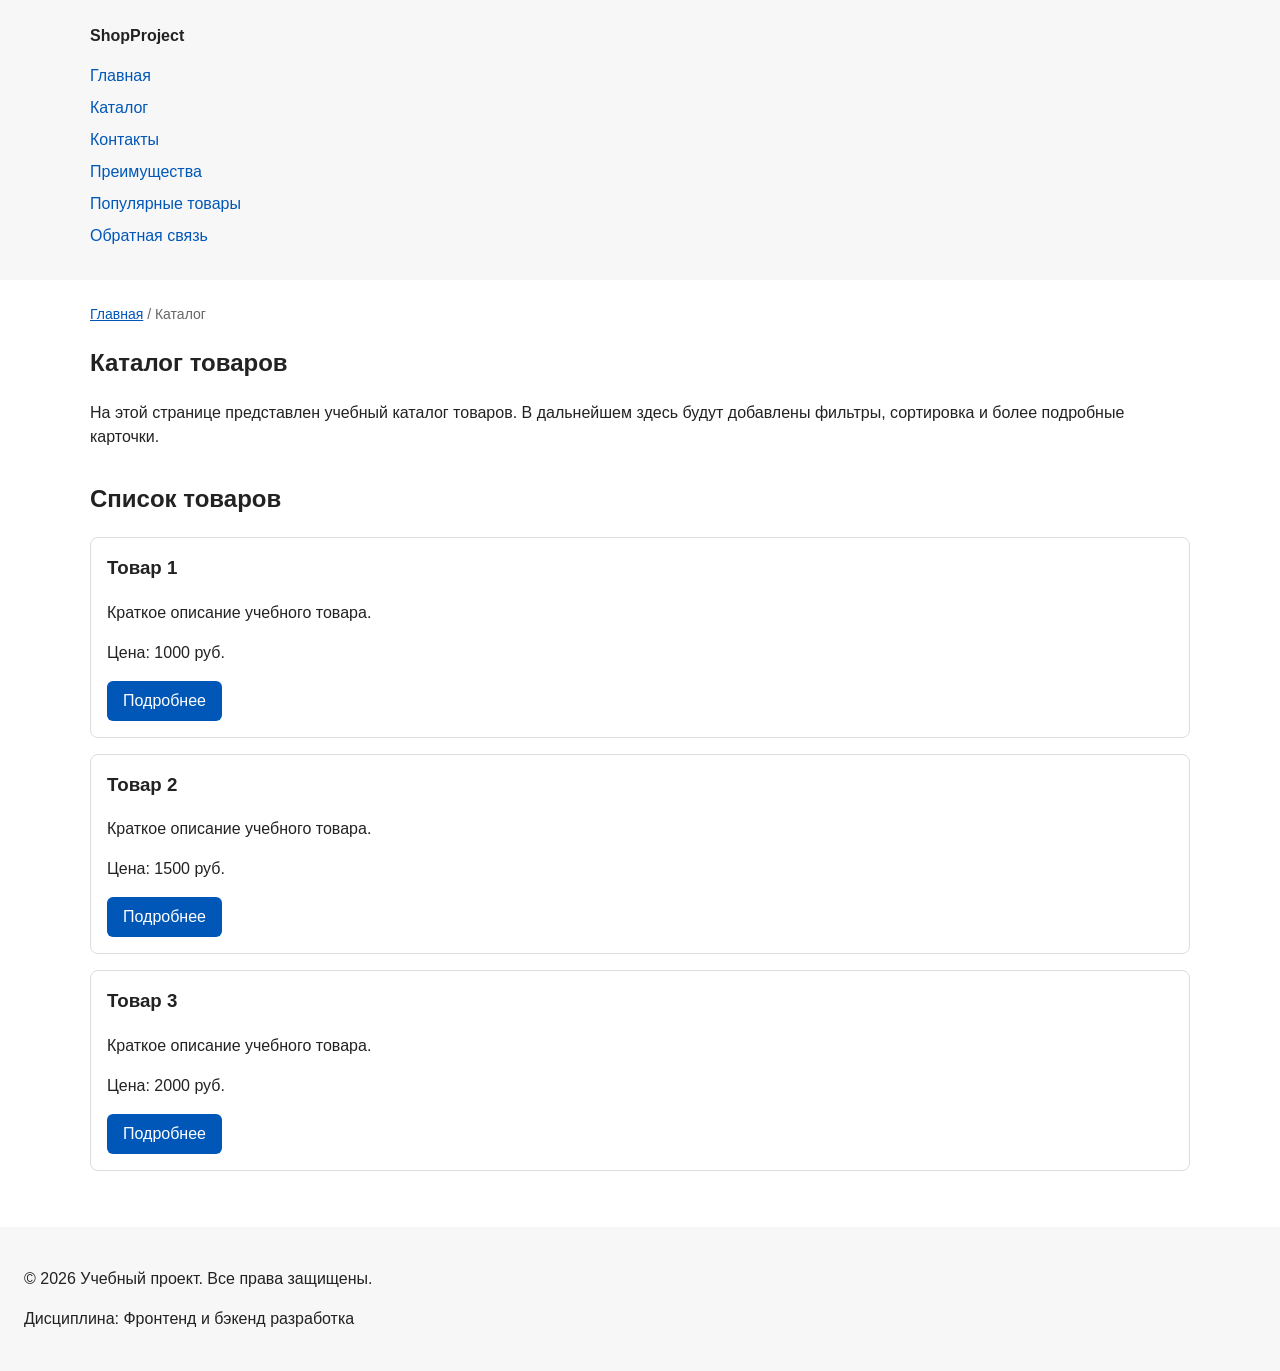
==== catalog.html @ 9b0dd6eb "feat: add multi-page structure navigation and anchors" ====
<!DOCTYPE html>
<html lang="ru">
<head>
  <meta charset="UTF-8">
  <meta name="viewport" content="width=device-width, initial-scale=1.0">
  <meta name="description" content="Каталог товаров учебного интернет-магазина.">
  <title>Каталог товаров — Учебный интернет-магазин</title>
  <meta property="og:type" content="website">
  <meta property="og:title" content="Каталог товаров — Учебный интернет-магазин">
  <meta property="og:description" content="Каталог товаров учебного интернет-магазина.">
  <meta property="og:image" content="https://killmenull.github.io/kr1-html-css-shop/images/preview.jpg">
  <link rel="stylesheet" href="css/style.css">
</head>
<body>
  <header>
    <div class="site-header">
      <a class="site-logo" href="index.html">ShopProject</a>

      <nav class="site-nav" aria-label="Основная навигация">
        <ul class="site-nav__list">
          <li><a href="index.html">Главная</a></li>
          <li><a href="catalog.html">Каталог</a></li>
          <li><a href="contacts.html">Контакты</a></li>
          <li><a href="index.html#advantages">Преимущества</a></li>
          <li><a href="index.html#popular">Популярные товары</a></li>
          <li><a href="index.html#contacts">Обратная связь</a></li>
        </ul>
      </nav>
    </div>
  </header>

  <main>
    <nav class="breadcrumbs" aria-label="Хлебные крошки">
      <a href="index.html">Главная</a>
      <span>Каталог</span>
    </nav>

    <section class="section">
      <h1>Каталог товаров</h1>
      <p>
        На этой странице представлен учебный каталог товаров.
        В дальнейшем здесь будут добавлены фильтры, сортировка и более
        подробные карточки.
      </p>
    </section>

    <section class="section">
      <h2>Список товаров</h2>

      <article class="product-card">
        <h3>Товар 1</h3>
        <p>Краткое описание учебного товара.</p>
        <p>Цена: 1000 руб.</p>
        <a class="button" href="index.html#popular">Подробнее</a>
      </article>

      <article class="product-card">
        <h3>Товар 2</h3>
        <p>Краткое описание учебного товара.</p>
        <p>Цена: 1500 руб.</p>
        <a class="button" href="index.html#popular">Подробнее</a>
      </article>

      <article class="product-card">
        <h3>Товар 3</h3>
        <p>Краткое описание учебного товара.</p>
        <p>Цена: 2000 руб.</p>
        <a class="button" href="index.html#popular">Подробнее</a>
      </article>
    </section>
  </main>

  <footer>
    <p>&copy; 2026 Учебный проект. Все права защищены.</p>
    <p>Дисциплина: Фронтенд и бэкенд разработка</p>
  </footer>
</body>
</html>
---- css/style.css ----
/* ===============================
   1. Переменные проекта
   =============================== */

/*
  Все значения, которые повторяются в проекте, хранятся в одном месте.
  Чтобы изменить оформление, достаточно поменять переменную здесь.
*/
:root {
  /* Основные цвета проекта */
  --color-bg: #ffffff;
  --color-text: #222222;
  --color-muted: #666666;
  --color-primary: #0057b8;
  --color-primary-dark: #003f86;
  --color-border: #dddddd;
  --color-surface: #f7f7f7;
  --color-surface-accent: #eef5ff;
  --color-danger: #b00020;
  --color-success: #168a2f;
  --color-success-bg: #eefaf0;
  --color-white: #ffffff;

  /* Отступы */
  --space-xs: 4px;
  --space-sm: 8px;
  --space-md: 16px;
  --space-lg: 24px;
  --space-xl: 32px;

  /* Скругления */
  --radius-sm: 6px;
  --radius-md: 8px;
  --radius-lg: 12px;

  /* Размеры */
  --container-width: 1100px;
}

/* ===============================
   2. Базовые стили
   =============================== */

/*
  Универсальное правило для всех элементов.
  border-box делает расчёт размеров более понятным:
  width включает content, padding и border.
*/
* {
  box-sizing: border-box;
}

/*
  Плавная прокрутка при переходе по якорным ссылкам.
  Если браузер не поддерживает свойство, ссылка сработает без анимации.
*/
html {
  scroll-behavior: smooth;
}

/*
  Убираем стандартный внешний отступ браузера у body.
  Цвет текста и фона берутся из переменных.
*/
body {
  margin: 0;
  font-family: Arial, sans-serif;
  line-height: 1.5;
  color: var(--color-text);
  background-color: var(--color-bg);
}

/*
  Внутренние отступы основных областей страницы.
  Значение берётся из единой шкалы отступов.
*/
header,
main,
footer {
  padding: var(--space-lg);
}

/*
  Шапка и подвал используют нейтральный фон.
*/
header {
  background-color: var(--color-surface);
}

footer {
  background-color: var(--color-surface);
}

/* ===============================
   3. Общие элементы интерфейса
   =============================== */

/*
  Базовый цвет ссылок и его изменение при наведении.
*/
a {
  color: var(--color-primary);
}

a:hover {
  color: var(--color-primary-dark);
}

/*
  Видимая рамка фокуса при навигации с клавиатуры.
*/
a:focus-visible {
  outline: 2px solid var(--color-primary);
  outline-offset: 3px;
}

/*
  Подсветка элемента, к которому выполнен переход по якорю,
  например раздела id="popular" после ссылки #popular.
*/
:target {
  outline: 2px dashed var(--color-primary);
  outline-offset: 4px;
}

/*
  Кнопка. Класс используется и для ссылок, и для элементов button.
*/
.button {
  display: inline-block;
  padding: var(--space-sm) var(--space-md);
  color: var(--color-white);
  background-color: var(--color-primary);
  text-decoration: none;
  border: none;
  border-radius: var(--radius-sm);
  font: inherit;
  cursor: pointer;
}

/*
  Цвет текста указан явно, иначе у ссылки-кнопки
  сработает a:hover и текст станет тёмно-синим на тёмно-синем фоне.
*/
.button:hover {
  color: var(--color-white);
  background-color: var(--color-primary-dark);
}

.button:focus-visible {
  outline: 2px solid var(--color-primary);
  outline-offset: 3px;
}

/*
  Недоступная кнопка приглушается, курсор показывает запрет.
*/
.button:disabled {
  opacity: 0.6;
  cursor: not-allowed;
}

/* ===============================
   4. Компоненты страницы
   =============================== */

/*
  Ограничиваем ширину содержимого шапки,
  чтобы оно не растягивалось слишком сильно на широких экранах.
*/
.site-header {
  max-width: var(--container-width);
  margin: 0 auto;
}

/*
  Текстовый логотип.
*/
.site-logo {
  font-weight: bold;
  text-decoration: none;
  color: var(--color-text);
}

/*
  Убираем стандартные отступы и маркеры списка навигации.
*/
.site-nav__list {
  padding: 0;
  margin: var(--space-md) 0 0;
  list-style: none;
}

.site-nav__list li {
  margin-bottom: var(--space-sm);
}

/*
  Цвет ссылок меню задаётся общим правилом для a,
  здесь убираем только подчёркивание.
*/
.site-nav__list a {
  text-decoration: none;
}

.site-nav__list a:hover {
  text-decoration: underline;
}

/*
  Хлебные крошки на внутренних страницах.
  Текущая страница не является ссылкой, поэтому оформлена через span.
  Цвет ссылки берётся из общего правила для a, поэтому работает и a:hover.
*/
.breadcrumbs {
  max-width: var(--container-width);
  margin: 0 auto var(--space-md);
  font-size: 14px;
  color: var(--color-muted);
}

/*
  Разделитель перед названием текущей страницы.
*/
.breadcrumbs span::before {
  content: " / ";
  color: var(--color-muted);
}

/*
  Hero-блок — первый крупный блок страницы.
*/
.hero {
  max-width: var(--container-width);
  margin: 0 auto var(--space-xl);
  padding: var(--space-xl) var(--space-lg);
  background-color: var(--color-surface-accent);
  border-radius: var(--radius-lg);
}

/*
  Общий класс для разделов страницы.
*/
.section {
  max-width: var(--container-width);
  margin: 0 auto var(--space-xl);
}

.section h2 {
  margin-top: 0;
}

/*
  Карточка товара.
  В сетку карточки будут выстроены в практическом занятии №6.
*/
.product-card {
  margin-bottom: var(--space-md);
  padding: var(--space-md);
  border: 1px solid var(--color-border);
  border-radius: var(--radius-md);
  background-color: var(--color-bg);
}

.product-card:hover {
  border-color: var(--color-primary);
}

.product-card h3 {
  margin-top: 0;
}

/*
  Дополнительный информационный блок.
*/
.aside-info {
  max-width: var(--container-width);
  margin: 0 auto var(--space-xl);
  padding: var(--space-md);
  border-left: 4px solid var(--color-primary);
  background-color: var(--color-surface);
}

/*
  Сообщение об успешной отправке формы.
*/
.success-message {
  max-width: var(--container-width);
  margin: var(--space-lg) auto;
  padding: var(--space-md);
  border-left: 4px solid var(--color-success);
  background-color: var(--color-success-bg);
}

/* ===============================
   5. Форма и модальное окно
   =============================== */

/*
  Модальное окно.
  Элемент dialog сам умеет открываться поверх страницы.
*/
.order-dialog {
  width: min(100% - 32px, 560px);
  padding: var(--space-lg);
  border: none;
  border-radius: var(--radius-lg);
}

/*
  Затемнение фона за модальным окном.
*/
.order-dialog::backdrop {
  background-color: rgba(0, 0, 0, 0.5);
}

/*
  Поле формы.
*/
.form-field {
  margin-bottom: var(--space-md);
}

.form-field label {
  display: block;
  margin-bottom: var(--space-xs);
}

/*
  Основные поля формы.
  font: inherit заставляет поля использовать шрифт страницы.
*/
.form-field input,
.form-field select,
.form-field textarea {
  width: 100%;
  padding: 10px 12px;
  border: 1px solid var(--color-border);
  border-radius: var(--radius-sm);
  font: inherit;
}

/*
  Checkbox не должен занимать всю ширину.
*/
.form-field input[type="checkbox"] {
  width: auto;
}

/*
  Подсказка под полем.
*/
.form-field small {
  display: block;
  margin-top: var(--space-xs);
  color: var(--color-muted);
}

/*
  Реакция поля на наведение мыши.
*/
.form-field input:hover,
.form-field select:hover,
.form-field textarea:hover {
  border-color: var(--color-primary);
}

/*
  Видимый фокус для клавиатурной навигации.
*/
.form-field input:focus-visible,
.form-field select:focus-visible,
.form-field textarea:focus-visible,
.form-actions button:focus-visible {
  outline: 2px solid var(--color-primary);
  outline-offset: 3px;
}

/*
  Подсветка ошибочных полей.
  Атрибут aria-invalid добавляется через JavaScript.
  Селектор не короче, чем у правил выше, и стоит после них,
  иначе красную рамку перекроют обычная рамка поля и :hover.
*/
.form-field input[aria-invalid="true"],
.form-field select[aria-invalid="true"],
.form-field textarea[aria-invalid="true"] {
  border-color: var(--color-danger);
}

/*
  Кнопки формы.
*/
.form-actions {
  display: flex;
  gap: var(--space-md);
  margin-top: var(--space-lg);
}
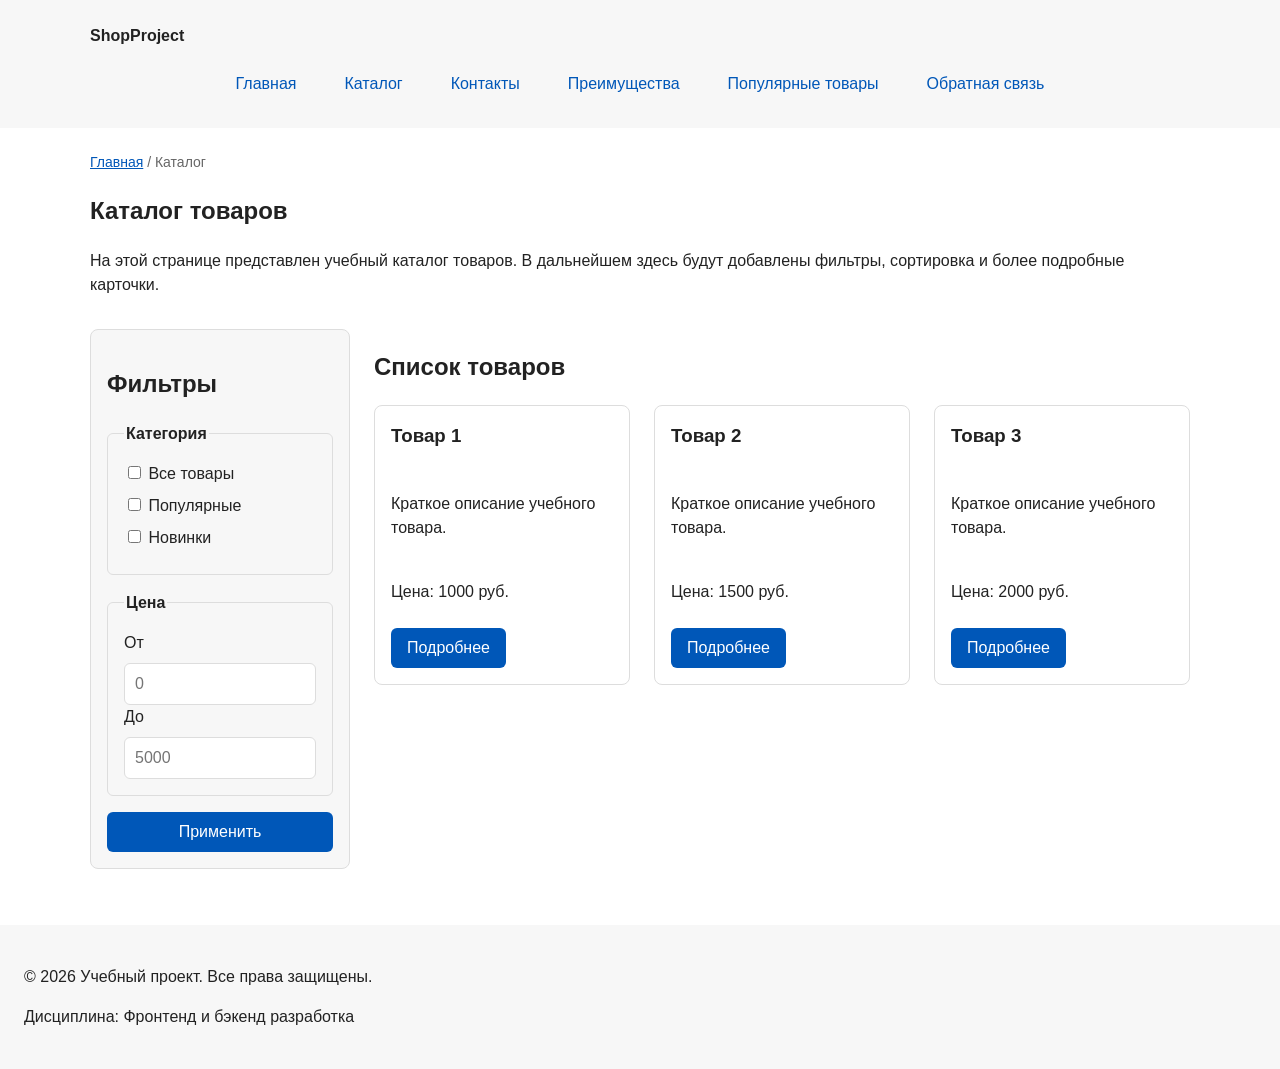
==== commit ae21feb2: "feat: add flex navigation and grid catalog layout" ====
--- a/catalog.html
+++ b/catalog.html
@@ -44,29 +44,70 @@
       </p>
     </section>
 
-    <section class="section">
-      <h2>Список товаров</h2>
+    <section class="catalog-layout">
+      <aside class="catalog-filters">
+        <h2>Фильтры</h2>
 
-      <article class="product-card">
-        <h3>Товар 1</h3>
-        <p>Краткое описание учебного товара.</p>
-        <p>Цена: 1000 руб.</p>
-        <a class="button" href="index.html#popular">Подробнее</a>
-      </article>
+        <form class="filters-form" action="#" method="get">
+          <fieldset>
+            <legend>Категория</legend>
 
-      <article class="product-card">
-        <h3>Товар 2</h3>
-        <p>Краткое описание учебного товара.</p>
-        <p>Цена: 1500 руб.</p>
-        <a class="button" href="index.html#popular">Подробнее</a>
-      </article>
+            <label>
+              <input type="checkbox" name="category" value="all">
+              Все товары
+            </label>
 
-      <article class="product-card">
-        <h3>Товар 3</h3>
-        <p>Краткое описание учебного товара.</p>
-        <p>Цена: 2000 руб.</p>
-        <a class="button" href="index.html#popular">Подробнее</a>
-      </article>
+            <label>
+              <input type="checkbox" name="category" value="popular">
+              Популярные
+            </label>
+
+            <label>
+              <input type="checkbox" name="category" value="new">
+              Новинки
+            </label>
+          </fieldset>
+
+          <fieldset>
+            <legend>Цена</legend>
+
+            <label for="price-from">От</label>
+            <input id="price-from" name="price-from" type="number" min="0" placeholder="0">
+
+            <label for="price-to">До</label>
+            <input id="price-to" name="price-to" type="number" min="0" placeholder="5000">
+          </fieldset>
+
+          <button class="button" type="submit">Применить</button>
+        </form>
+      </aside>
+
+      <section class="catalog-products">
+        <h2>Список товаров</h2>
+
+        <div class="products-grid">
+          <article class="product-card">
+            <h3>Товар 1</h3>
+            <p>Краткое описание учебного товара.</p>
+            <p>Цена: 1000 руб.</p>
+            <a class="button" href="index.html#popular">Подробнее</a>
+          </article>
+
+          <article class="product-card">
+            <h3>Товар 2</h3>
+            <p>Краткое описание учебного товара.</p>
+            <p>Цена: 1500 руб.</p>
+            <a class="button" href="index.html#popular">Подробнее</a>
+          </article>
+
+          <article class="product-card">
+            <h3>Товар 3</h3>
+            <p>Краткое описание учебного товара.</p>
+            <p>Цена: 2000 руб.</p>
+            <a class="button" href="index.html#popular">Подробнее</a>
+          </article>
+        </div>
+      </section>
     </section>
   </main>
 
--- a/css/style.css
+++ b/css/style.css
@@ -183,28 +183,37 @@
 }
 
 /*
-  Убираем стандартные отступы и маркеры списка навигации.
+  Горизонтальное меню через Flexbox.
+  flex-wrap разрешает перенос пунктов на новую строку,
+  gap задаёт расстояние между пунктами.
 */
 .site-nav__list {
+  display: flex;
+  flex-wrap: wrap;
+  justify-content: center;
+  align-items: center;
+  gap: var(--space-md);
   padding: 0;
   margin: var(--space-md) 0 0;
   list-style: none;
 }
 
-.site-nav__list li {
-  margin-bottom: var(--space-sm);
-}
-
-/*
-  Цвет ссылок меню задаётся общим правилом для a,
-  здесь убираем только подчёркивание.
+/*
+  Ссылки меню.
+  inline-block позволяет задать внутренние отступы
+  и увеличить кликабельную область.
 */
 .site-nav__list a {
+  display: inline-block;
+  padding: var(--space-sm) var(--space-md);
+  color: var(--color-primary);
   text-decoration: none;
+  border-radius: var(--radius-sm);
 }
 
 .site-nav__list a:hover {
-  text-decoration: underline;
+  color: var(--color-white);
+  background-color: var(--color-primary);
 }
 
 /*
@@ -251,11 +260,27 @@
 }
 
 /*
+  Сетка карточек товаров через CSS Grid.
+  repeat(3, 1fr) создаёт три равные колонки,
+  gap задаёт расстояние между карточками.
+*/
+.products-grid {
+  display: grid;
+  grid-template-columns: repeat(3, 1fr);
+  gap: var(--space-lg);
+}
+
+/*
   Карточка товара.
-  В сетку карточки будут выстроены в практическом занятии №6.
+  Карточка сама является flex-контейнером:
+  содержимое идёт сверху вниз, расстояние между элементами задаёт gap.
+  Отступ между карточками задаёт gap сетки, поэтому margin-bottom обнулён.
 */
 .product-card {
-  margin-bottom: var(--space-md);
+  display: flex;
+  flex-direction: column;
+  gap: var(--space-sm);
+  margin-bottom: 0;
   padding: var(--space-md);
   border: 1px solid var(--color-border);
   border-radius: var(--radius-md);
@@ -268,6 +293,87 @@
 
 .product-card h3 {
   margin-top: 0;
+}
+
+/*
+  Кнопка прижимается к низу карточки
+  и не растягивается на всю ширину.
+*/
+.product-card .button {
+  margin-top: auto;
+  align-self: flex-start;
+}
+
+/*
+  Страница каталога: фильтры слева, товары справа.
+  Первая колонка 260px отводится под фильтры,
+  вторая 1fr занимает оставшееся пространство.
+  grid-template-areas задаёт именованные области сетки.
+*/
+.catalog-layout {
+  max-width: var(--container-width);
+  margin: 0 auto var(--space-xl);
+  display: grid;
+  grid-template-columns: 260px 1fr;
+  grid-template-areas: "filters products";
+  gap: var(--space-lg);
+}
+
+/*
+  Боковая область фильтров.
+*/
+.catalog-filters {
+  grid-area: filters;
+  padding: var(--space-md);
+  border: 1px solid var(--color-border);
+  border-radius: var(--radius-md);
+  background-color: var(--color-surface);
+}
+
+/*
+  Область со списком товаров.
+*/
+.catalog-products {
+  grid-area: products;
+}
+
+/*
+  Форма фильтров.
+  Группы полей идут друг под другом, расстояние между ними задаёт gap.
+*/
+.filters-form {
+  display: grid;
+  gap: var(--space-md);
+}
+
+/*
+  fieldset визуально отделяет группы фильтров.
+*/
+.filters-form fieldset {
+  margin: 0;
+  padding: var(--space-md);
+  border: 1px solid var(--color-border);
+  border-radius: var(--radius-sm);
+}
+
+.filters-form legend {
+  font-weight: 700;
+}
+
+.filters-form label {
+  display: block;
+  margin-bottom: var(--space-sm);
+}
+
+/*
+  Числовые поля цены.
+*/
+.filters-form input[type="number"] {
+  width: 100%;
+  padding: 8px 10px;
+  border: 1px solid var(--color-border);
+  border-radius: var(--radius-sm);
+  font: inherit;
 }
 
 /*
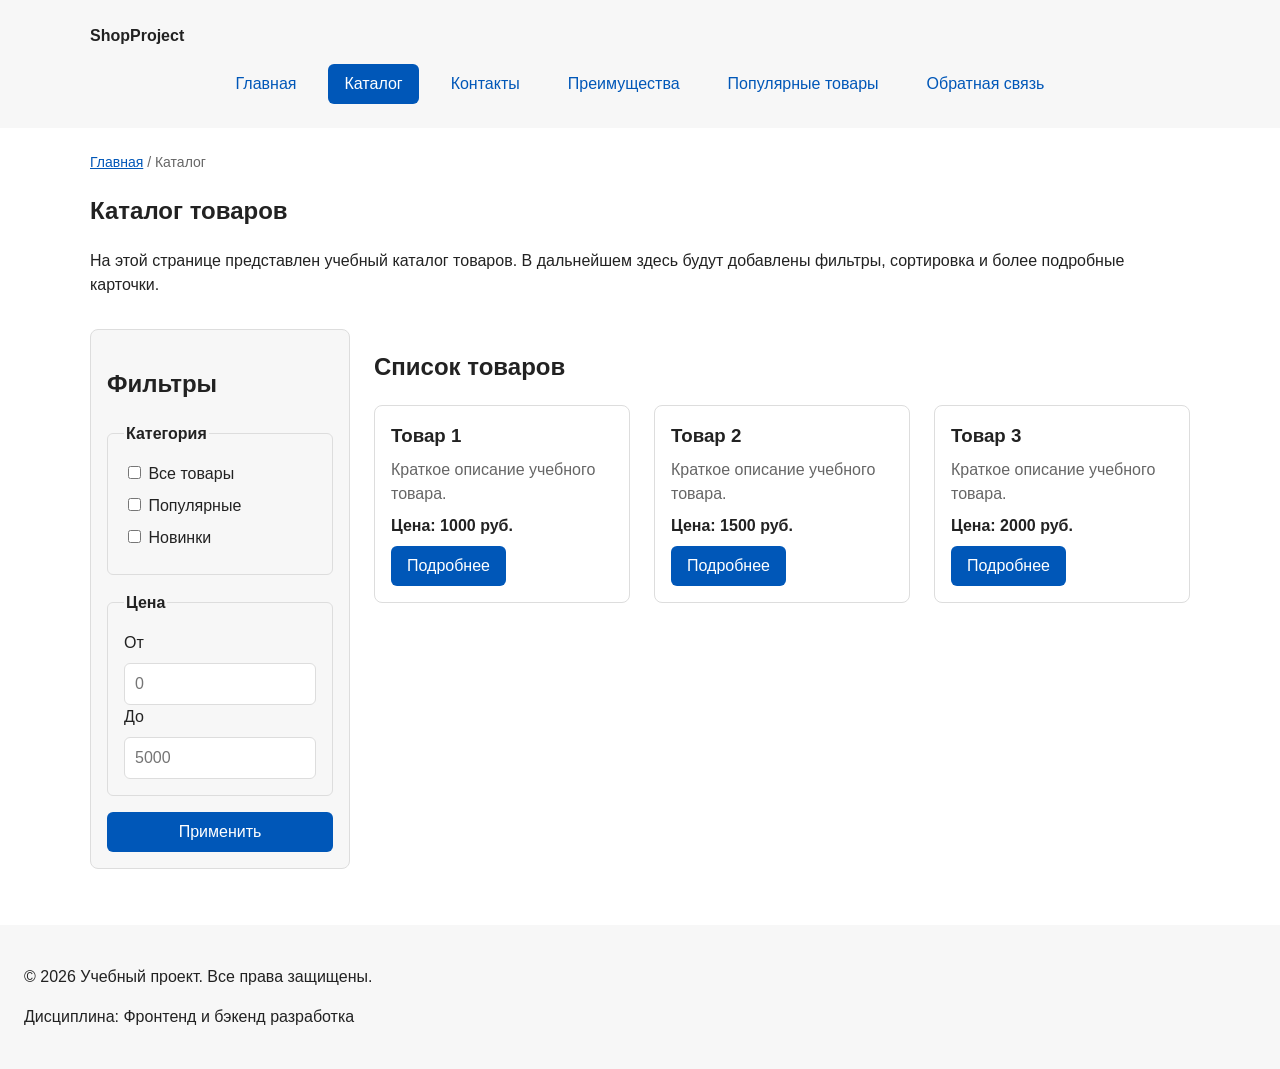
==== commit 2317712f: "refactor: apply BEM naming to CSS classes" ====
--- a/catalog.html
+++ b/catalog.html
@@ -12,18 +12,18 @@
   <link rel="stylesheet" href="css/style.css">
 </head>
 <body>
-  <header>
-    <div class="site-header">
-      <a class="site-logo" href="index.html">ShopProject</a>
+  <header class="site-header">
+    <div class="site-header__inner">
+      <a class="site-header__logo" href="index.html">ShopProject</a>
 
       <nav class="site-nav" aria-label="Основная навигация">
         <ul class="site-nav__list">
-          <li><a href="index.html">Главная</a></li>
-          <li><a href="catalog.html">Каталог</a></li>
-          <li><a href="contacts.html">Контакты</a></li>
-          <li><a href="index.html#advantages">Преимущества</a></li>
-          <li><a href="index.html#popular">Популярные товары</a></li>
-          <li><a href="index.html#contacts">Обратная связь</a></li>
+          <li class="site-nav__item"><a class="site-nav__link" href="index.html">Главная</a></li>
+          <li class="site-nav__item"><a class="site-nav__link site-nav__link--active" href="catalog.html">Каталог</a></li>
+          <li class="site-nav__item"><a class="site-nav__link" href="contacts.html">Контакты</a></li>
+          <li class="site-nav__item"><a class="site-nav__link" href="index.html#advantages">Преимущества</a></li>
+          <li class="site-nav__item"><a class="site-nav__link" href="index.html#popular">Популярные товары</a></li>
+          <li class="site-nav__item"><a class="site-nav__link" href="index.html#contacts">Обратная связь</a></li>
         </ul>
       </nav>
     </div>
@@ -31,8 +31,8 @@
 
   <main>
     <nav class="breadcrumbs" aria-label="Хлебные крошки">
-      <a href="index.html">Главная</a>
-      <span>Каталог</span>
+      <a class="breadcrumbs__link" href="index.html">Главная</a>
+      <span class="breadcrumbs__current">Каталог</span>
     </nav>
 
     <section class="section">
@@ -49,36 +49,36 @@
         <h2>Фильтры</h2>
 
         <form class="filters-form" action="#" method="get">
-          <fieldset>
-            <legend>Категория</legend>
+          <fieldset class="filters-form__group">
+            <legend class="filters-form__legend">Категория</legend>
 
-            <label>
+            <label class="filters-form__label">
               <input type="checkbox" name="category" value="all">
               Все товары
             </label>
 
-            <label>
+            <label class="filters-form__label">
               <input type="checkbox" name="category" value="popular">
               Популярные
             </label>
 
-            <label>
+            <label class="filters-form__label">
               <input type="checkbox" name="category" value="new">
               Новинки
             </label>
           </fieldset>
 
-          <fieldset>
-            <legend>Цена</legend>
+          <fieldset class="filters-form__group">
+            <legend class="filters-form__legend">Цена</legend>
 
-            <label for="price-from">От</label>
-            <input id="price-from" name="price-from" type="number" min="0" placeholder="0">
+            <label class="filters-form__label" for="price-from">От</label>
+            <input class="filters-form__input" id="price-from" name="price-from" type="number" min="0" placeholder="0">
 
-            <label for="price-to">До</label>
-            <input id="price-to" name="price-to" type="number" min="0" placeholder="5000">
+            <label class="filters-form__label" for="price-to">До</label>
+            <input class="filters-form__input" id="price-to" name="price-to" type="number" min="0" placeholder="5000">
           </fieldset>
 
-          <button class="button" type="submit">Применить</button>
+          <button class="button button--primary" type="submit">Применить</button>
         </form>
       </aside>
 
@@ -87,31 +87,31 @@
 
         <div class="products-grid">
           <article class="product-card">
-            <h3>Товар 1</h3>
-            <p>Краткое описание учебного товара.</p>
-            <p>Цена: 1000 руб.</p>
-            <a class="button" href="index.html#popular">Подробнее</a>
+            <h3 class="product-card__title">Товар 1</h3>
+            <p class="product-card__description">Краткое описание учебного товара.</p>
+            <p class="product-card__price">Цена: 1000 руб.</p>
+            <a class="button button--primary product-card__button" href="index.html#popular">Подробнее</a>
           </article>
 
           <article class="product-card">
-            <h3>Товар 2</h3>
-            <p>Краткое описание учебного товара.</p>
-            <p>Цена: 1500 руб.</p>
-            <a class="button" href="index.html#popular">Подробнее</a>
+            <h3 class="product-card__title">Товар 2</h3>
+            <p class="product-card__description">Краткое описание учебного товара.</p>
+            <p class="product-card__price">Цена: 1500 руб.</p>
+            <a class="button button--primary product-card__button" href="index.html#popular">Подробнее</a>
           </article>
 
           <article class="product-card">
-            <h3>Товар 3</h3>
-            <p>Краткое описание учебного товара.</p>
-            <p>Цена: 2000 руб.</p>
-            <a class="button" href="index.html#popular">Подробнее</a>
+            <h3 class="product-card__title">Товар 3</h3>
+            <p class="product-card__description">Краткое описание учебного товара.</p>
+            <p class="product-card__price">Цена: 2000 руб.</p>
+            <a class="button button--primary product-card__button" href="index.html#popular">Подробнее</a>
           </article>
         </div>
       </section>
     </section>
   </main>
 
-  <footer>
+  <footer class="site-footer">
     <p>&copy; 2026 Учебный проект. Все права защищены.</p>
     <p>Дисциплина: Фронтенд и бэкенд разработка</p>
   </footer>
--- a/css/style.css
+++ b/css/style.css
@@ -71,24 +71,11 @@
 }
 
 /*
-  Внутренние отступы основных областей страницы.
-  Значение берётся из единой шкалы отступов.
-*/
-header,
-main,
-footer {
+  Внутренние отступы основной области страницы.
+  Шапка и подвал задают свои отступы в блоках site-header и site-footer.
+*/
+main {
   padding: var(--space-lg);
-}
-
-/*
-  Шапка и подвал используют нейтральный фон.
-*/
-header {
-  background-color: var(--color-surface);
-}
-
-footer {
-  background-color: var(--color-surface);
 }
 
 /* ===============================
@@ -124,27 +111,50 @@
 }
 
 /*
-  Кнопка. Класс используется и для ссылок, и для элементов button.
+  Кнопка — самостоятельный БЭМ-блок.
+  Базовый класс задаёт форму и размеры,
+  цвета задаются модификаторами button--primary и button--secondary.
+  Класс используется и для ссылок, и для элементов button.
 */
 .button {
   display: inline-block;
   padding: var(--space-sm) var(--space-md);
-  color: var(--color-white);
-  background-color: var(--color-primary);
-  text-decoration: none;
   border: none;
   border-radius: var(--radius-sm);
   font: inherit;
+  text-decoration: none;
   cursor: pointer;
+}
+
+/*
+  Основной вариант кнопки.
+*/
+.button--primary {
+  color: var(--color-white);
+  background-color: var(--color-primary);
 }
 
 /*
   Цвет текста указан явно, иначе у ссылки-кнопки
   сработает a:hover и текст станет тёмно-синим на тёмно-синем фоне.
 */
-.button:hover {
+.button--primary:hover {
   color: var(--color-white);
   background-color: var(--color-primary-dark);
+}
+
+/*
+  Второстепенный вариант кнопки.
+*/
+.button--secondary {
+  color: var(--color-primary);
+  background-color: transparent;
+  border: 1px solid var(--color-primary);
+}
+
+.button--secondary:hover {
+  color: var(--color-white);
+  background-color: var(--color-primary);
 }
 
 .button:focus-visible {
@@ -154,8 +164,10 @@
 
 /*
   Недоступная кнопка приглушается, курсор показывает запрет.
-*/
-.button:disabled {
+  Модификатор button--disabled нужен для визуально отключённых ссылок.
+*/
+.button:disabled,
+.button--disabled {
   opacity: 0.6;
   cursor: not-allowed;
 }
@@ -165,10 +177,18 @@
    =============================== */
 
 /*
-  Ограничиваем ширину содержимого шапки,
+  Шапка сайта.
+*/
+.site-header {
+  padding: var(--space-lg);
+  background-color: var(--color-surface);
+}
+
+/*
+  Внутренний контейнер шапки ограничивает ширину содержимого,
   чтобы оно не растягивалось слишком сильно на широких экранах.
 */
-.site-header {
+.site-header__inner {
   max-width: var(--container-width);
   margin: 0 auto;
 }
@@ -176,10 +196,10 @@
 /*
   Текстовый логотип.
 */
-.site-logo {
-  font-weight: bold;
+.site-header__logo {
+  font-weight: 700;
+  color: var(--color-text);
   text-decoration: none;
-  color: var(--color-text);
 }
 
 /*
@@ -203,7 +223,7 @@
   inline-block позволяет задать внутренние отступы
   и увеличить кликабельную область.
 */
-.site-nav__list a {
+.site-nav__link {
   display: inline-block;
   padding: var(--space-sm) var(--space-md);
   color: var(--color-primary);
@@ -211,15 +231,26 @@
   border-radius: var(--radius-sm);
 }
 
-.site-nav__list a:hover {
+.site-nav__link:hover {
   color: var(--color-white);
   background-color: var(--color-primary);
 }
 
+.site-nav__link:focus-visible {
+  outline: 2px solid var(--color-primary);
+  outline-offset: 3px;
+}
+
+/*
+  Модификатор активного пункта: ссылка на текущую страницу.
+*/
+.site-nav__link--active {
+  color: var(--color-white);
+  background-color: var(--color-primary);
+}
+
 /*
   Хлебные крошки на внутренних страницах.
-  Текущая страница не является ссылкой, поэтому оформлена через span.
-  Цвет ссылки берётся из общего правила для a, поэтому работает и a:hover.
 */
 .breadcrumbs {
   max-width: var(--container-width);
@@ -228,10 +259,15 @@
   color: var(--color-muted);
 }
 
-/*
-  Разделитель перед названием текущей страницы.
-*/
-.breadcrumbs span::before {
+.breadcrumbs__link {
+  color: var(--color-primary);
+}
+
+/*
+  Текущая страница не является ссылкой.
+  Перед её названием ставится разделитель.
+*/
+.breadcrumbs__current::before {
   content: " / ";
   color: var(--color-muted);
 }
@@ -255,7 +291,10 @@
   margin: 0 auto var(--space-xl);
 }
 
-.section h2 {
+/*
+  Заголовок раздела.
+*/
+.section__title {
   margin-top: 0;
 }
 
@@ -271,16 +310,14 @@
 }
 
 /*
-  Карточка товара.
+  Карточка товара — переиспользуемый БЭМ-блок.
   Карточка сама является flex-контейнером:
   содержимое идёт сверху вниз, расстояние между элементами задаёт gap.
-  Отступ между карточками задаёт gap сетки, поэтому margin-bottom обнулён.
 */
 .product-card {
   display: flex;
   flex-direction: column;
   gap: var(--space-sm);
-  margin-bottom: 0;
   padding: var(--space-md);
   border: 1px solid var(--color-border);
   border-radius: var(--radius-md);
@@ -291,15 +328,49 @@
   border-color: var(--color-primary);
 }
 
-.product-card h3 {
-  margin-top: 0;
+/*
+  Модификаторы карточки: выделенный товар и товар со скидкой.
+*/
+.product-card--featured {
+  border-color: var(--color-primary);
+}
+
+.product-card--discount {
+  border-color: var(--color-danger);
+}
+
+/*
+  Элементы карточки. Внешние отступы обнулены,
+  расстояние между элементами задаёт gap карточки.
+*/
+.product-card__title {
+  margin: 0;
+  color: var(--color-text);
+}
+
+.product-card__description {
+  margin: 0;
+  color: var(--color-muted);
+}
+
+.product-card__price {
+  margin: 0;
+  font-weight: 700;
+}
+
+/*
+  Модификатор блока меняет вид своего элемента:
+  у товара со скидкой цена выделяется цветом.
+*/
+.product-card--discount .product-card__price {
+  color: var(--color-danger);
 }
 
 /*
   Кнопка прижимается к низу карточки
   и не растягивается на всю ширину.
 */
-.product-card .button {
+.product-card__button {
   margin-top: auto;
   align-self: flex-start;
 }
@@ -347,20 +418,20 @@
 }
 
 /*
-  fieldset визуально отделяет группы фильтров.
-*/
-.filters-form fieldset {
+  Группа полей: fieldset визуально отделяет группы фильтров.
+*/
+.filters-form__group {
   margin: 0;
   padding: var(--space-md);
   border: 1px solid var(--color-border);
   border-radius: var(--radius-sm);
 }
 
-.filters-form legend {
+.filters-form__legend {
   font-weight: 700;
 }
 
-.filters-form label {
+.filters-form__label {
   display: block;
   margin-bottom: var(--space-sm);
 }
@@ -368,7 +439,7 @@
 /*
   Числовые поля цены.
 */
-.filters-form input[type="number"] {
+.filters-form__input {
   width: 100%;
   padding: 8px 10px;
   border: 1px solid var(--color-border);
@@ -398,6 +469,14 @@
   background-color: var(--color-success-bg);
 }
 
+/*
+  Подвал сайта.
+*/
+.site-footer {
+  padding: var(--space-lg);
+  background-color: var(--color-surface);
+}
+
 /* ===============================
    5. Форма и модальное окно
    =============================== */
@@ -420,14 +499,20 @@
   background-color: rgba(0, 0, 0, 0.5);
 }
 
-/*
-  Поле формы.
-*/
-.form-field {
+.order-dialog__title {
+  margin-top: 0;
+}
+
+/*
+  Форма заявки — отдельный БЭМ-блок,
+  её можно использовать и вне модального окна.
+  Поле формы: подпись и элемент ввода.
+*/
+.order-form__field {
   margin-bottom: var(--space-md);
 }
 
-.form-field label {
+.order-form__label {
   display: block;
   margin-bottom: var(--space-xs);
 }
@@ -436,9 +521,9 @@
   Основные поля формы.
   font: inherit заставляет поля использовать шрифт страницы.
 */
-.form-field input,
-.form-field select,
-.form-field textarea {
+.order-form__input,
+.order-form__select,
+.order-form__textarea {
   width: 100%;
   padding: 10px 12px;
   border: 1px solid var(--color-border);
@@ -447,16 +532,9 @@
 }
 
 /*
-  Checkbox не должен занимать всю ширину.
-*/
-.form-field input[type="checkbox"] {
-  width: auto;
-}
-
-/*
   Подсказка под полем.
 */
-.form-field small {
+.order-form__hint {
   display: block;
   margin-top: var(--space-xs);
   color: var(--color-muted);
@@ -465,19 +543,18 @@
 /*
   Реакция поля на наведение мыши.
 */
-.form-field input:hover,
-.form-field select:hover,
-.form-field textarea:hover {
+.order-form__input:hover,
+.order-form__select:hover,
+.order-form__textarea:hover {
   border-color: var(--color-primary);
 }
 
 /*
   Видимый фокус для клавиатурной навигации.
 */
-.form-field input:focus-visible,
-.form-field select:focus-visible,
-.form-field textarea:focus-visible,
-.form-actions button:focus-visible {
+.order-form__input:focus-visible,
+.order-form__select:focus-visible,
+.order-form__textarea:focus-visible {
   outline: 2px solid var(--color-primary);
   outline-offset: 3px;
 }
@@ -485,19 +562,19 @@
 /*
   Подсветка ошибочных полей.
   Атрибут aria-invalid добавляется через JavaScript.
-  Селектор не короче, чем у правил выше, и стоит после них,
-  иначе красную рамку перекроют обычная рамка поля и :hover.
-*/
-.form-field input[aria-invalid="true"],
-.form-field select[aria-invalid="true"],
-.form-field textarea[aria-invalid="true"] {
+  Правило стоит после :hover: специфичность у них одинаковая,
+  поэтому красная рамка сохраняется и при наведении.
+*/
+.order-form__input[aria-invalid="true"],
+.order-form__select[aria-invalid="true"],
+.order-form__textarea[aria-invalid="true"] {
   border-color: var(--color-danger);
 }
 
 /*
   Кнопки формы.
 */
-.form-actions {
+.order-form__actions {
   display: flex;
   gap: var(--space-md);
   margin-top: var(--space-lg);
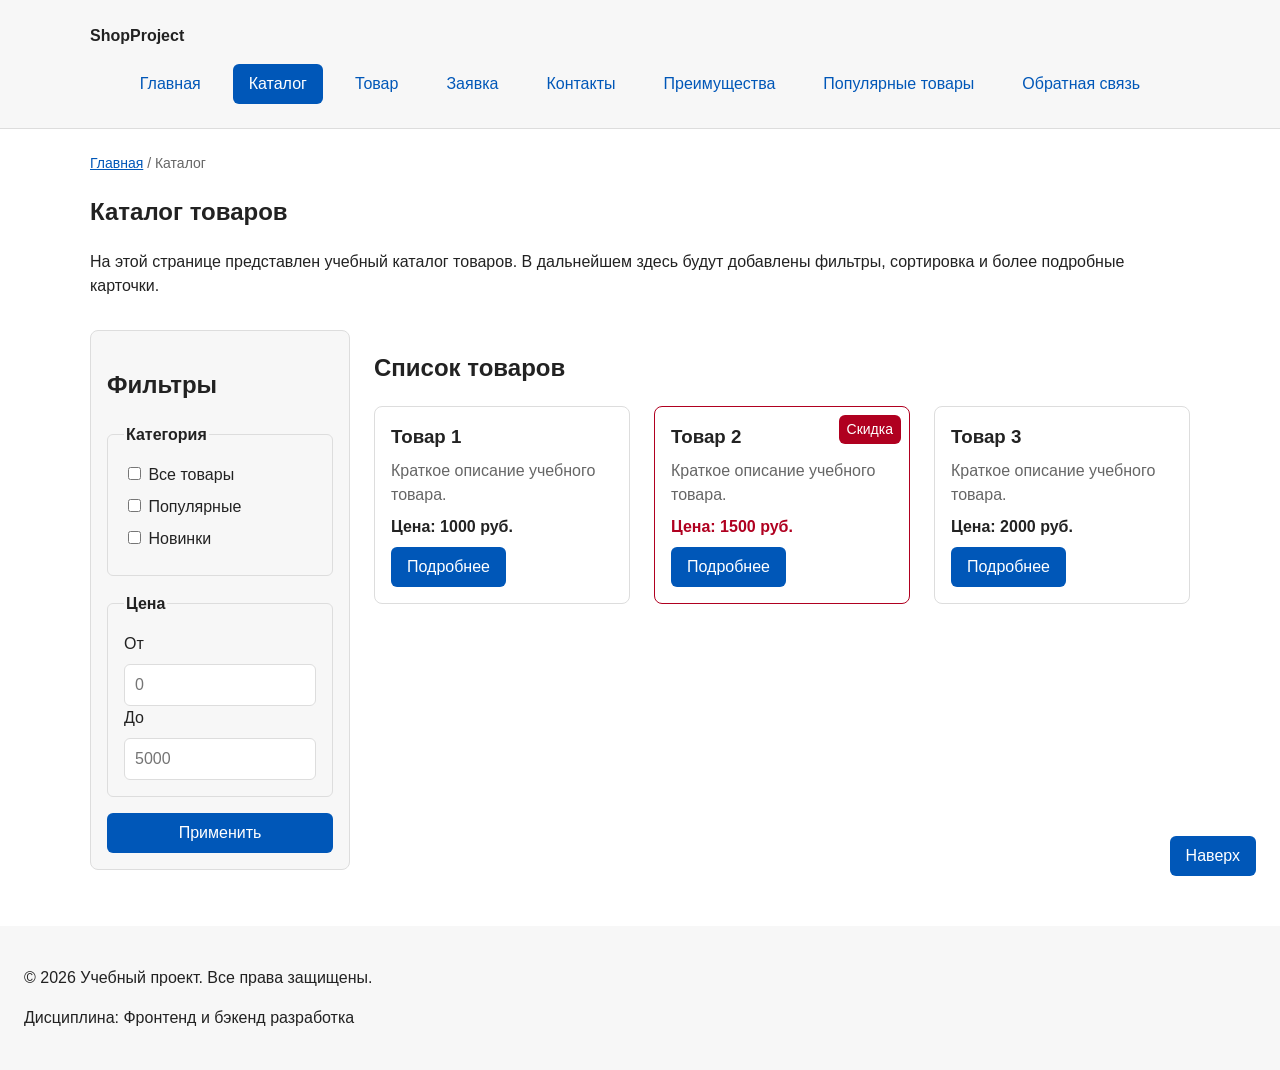
==== commit 6ff9c0e9: "fix: prepare HTML CSS project for submission" ====
--- a/catalog.html
+++ b/catalog.html
@@ -20,6 +20,8 @@
         <ul class="site-nav__list">
           <li class="site-nav__item"><a class="site-nav__link" href="index.html">Главная</a></li>
           <li class="site-nav__item"><a class="site-nav__link site-nav__link--active" href="catalog.html">Каталог</a></li>
+          <li class="site-nav__item"><a class="site-nav__link" href="product.html">Товар</a></li>
+          <li class="site-nav__item"><a class="site-nav__link" href="order.html">Заявка</a></li>
           <li class="site-nav__item"><a class="site-nav__link" href="contacts.html">Контакты</a></li>
           <li class="site-nav__item"><a class="site-nav__link" href="index.html#advantages">Преимущества</a></li>
           <li class="site-nav__item"><a class="site-nav__link" href="index.html#popular">Популярные товары</a></li>
@@ -90,21 +92,22 @@
             <h3 class="product-card__title">Товар 1</h3>
             <p class="product-card__description">Краткое описание учебного товара.</p>
             <p class="product-card__price">Цена: 1000 руб.</p>
-            <a class="button button--primary product-card__button" href="index.html#popular">Подробнее</a>
+            <a class="button button--primary product-card__button" href="product.html">Подробнее</a>
           </article>
 
-          <article class="product-card">
+          <article class="product-card product-card--discount">
+            <span class="product-card__badge">Скидка</span>
             <h3 class="product-card__title">Товар 2</h3>
             <p class="product-card__description">Краткое описание учебного товара.</p>
             <p class="product-card__price">Цена: 1500 руб.</p>
-            <a class="button button--primary product-card__button" href="index.html#popular">Подробнее</a>
+            <a class="button button--primary product-card__button" href="product-2.html">Подробнее</a>
           </article>
 
           <article class="product-card">
             <h3 class="product-card__title">Товар 3</h3>
             <p class="product-card__description">Краткое описание учебного товара.</p>
             <p class="product-card__price">Цена: 2000 руб.</p>
-            <a class="button button--primary product-card__button" href="index.html#popular">Подробнее</a>
+            <a class="button button--primary product-card__button" href="product-3.html">Подробнее</a>
           </article>
         </div>
       </section>
@@ -115,5 +118,7 @@
     <p>&copy; 2026 Учебный проект. Все права защищены.</p>
     <p>Дисциплина: Фронтенд и бэкенд разработка</p>
   </footer>
+
+  <a class="button button--primary to-top" href="#">Наверх</a>
 </body>
 </html>
--- a/css/style.css
+++ b/css/style.css
@@ -35,6 +35,11 @@
 
   /* Размеры */
   --container-width: 1100px;
+  --header-offset: 200px;
+
+  /* Слои: чем больше значение, тем выше элемент */
+  --z-header: 10;
+  --z-to-top: 20;
 }
 
 /* ===============================
@@ -53,9 +58,12 @@
 /*
   Плавная прокрутка при переходе по якорным ссылкам.
   Если браузер не поддерживает свойство, ссылка сработает без анимации.
+  scroll-padding-top оставляет место под липкую шапку,
+  чтобы она не закрывала раздел, к которому выполнен переход.
 */
 html {
   scroll-behavior: smooth;
+  scroll-padding-top: var(--header-offset);
 }
 
 /*
@@ -178,10 +186,16 @@
 
 /*
   Шапка сайта.
+  position: sticky оставляет шапку вверху экрана при прокрутке.
+  z-index поднимает её над содержимым страницы.
 */
 .site-header {
+  position: sticky;
+  top: 0;
+  z-index: var(--z-header);
   padding: var(--space-lg);
   background-color: var(--color-surface);
+  border-bottom: 1px solid var(--color-border);
 }
 
 /*
@@ -313,8 +327,10 @@
   Карточка товара — переиспользуемый БЭМ-блок.
   Карточка сама является flex-контейнером:
   содержимое идёт сверху вниз, расстояние между элементами задаёт gap.
+  position: relative делает карточку точкой отсчёта для бейджа.
 */
 .product-card {
+  position: relative;
   display: flex;
   flex-direction: column;
   gap: var(--space-sm);
@@ -359,6 +375,22 @@
 }
 
 /*
+  Бейдж в правом верхнем углу карточки: «Хит», «Скидка».
+  position: absolute выводит его из потока
+  и размещает относительно карточки.
+*/
+.product-card__badge {
+  position: absolute;
+  top: var(--space-sm);
+  right: var(--space-sm);
+  padding: var(--space-xs) var(--space-sm);
+  font-size: 14px;
+  color: var(--color-white);
+  background-color: var(--color-danger);
+  border-radius: var(--radius-sm);
+}
+
+/*
   Модификатор блока меняет вид своего элемента:
   у товара со скидкой цена выделяется цветом.
 */
@@ -448,6 +480,82 @@
 }
 
 /*
+  Страница товара: изображение слева, описание справа.
+*/
+.product {
+  max-width: var(--container-width);
+  margin: 0 auto var(--space-xl);
+  display: grid;
+  grid-template-columns: 1fr 1fr;
+  gap: var(--space-lg);
+  align-items: start;
+}
+
+/*
+  У figure есть стандартные внешние отступы браузера, убираем их.
+*/
+.product__media {
+  margin: 0;
+}
+
+/*
+  Изображение занимает всю ширину колонки и сохраняет пропорции.
+*/
+.product__image {
+  display: block;
+  width: 100%;
+  height: auto;
+  border: 1px solid var(--color-border);
+  border-radius: var(--radius-md);
+}
+
+.product__title {
+  margin-top: 0;
+}
+
+.product__price {
+  font-size: 20px;
+  font-weight: 700;
+}
+
+/*
+  Кнопки под описанием товара.
+*/
+.product__actions {
+  display: flex;
+  flex-wrap: wrap;
+  gap: var(--space-md);
+}
+
+/*
+  Таблица характеристик товара.
+  border-collapse объединяет рамки соседних ячеек в одну линию.
+*/
+.product-table {
+  width: 100%;
+  border-collapse: collapse;
+}
+
+.product-table__caption {
+  margin-bottom: var(--space-sm);
+  color: var(--color-muted);
+  text-align: left;
+}
+
+.product-table__cell {
+  padding: var(--space-sm) var(--space-md);
+  border: 1px solid var(--color-border);
+  text-align: left;
+}
+
+/*
+  Ячейки заголовка таблицы.
+*/
+.product-table__cell--head {
+  background-color: var(--color-surface);
+}
+
+/*
   Дополнительный информационный блок.
 */
 .aside-info {
@@ -475,6 +583,18 @@
 .site-footer {
   padding: var(--space-lg);
   background-color: var(--color-surface);
+}
+
+/*
+  Кнопка «Наверх».
+  position: fixed закрепляет её в правом нижнем углу окна,
+  при прокрутке она остаётся на месте.
+*/
+.to-top {
+  position: fixed;
+  right: var(--space-lg);
+  bottom: var(--space-lg);
+  z-index: var(--z-to-top);
 }
 
 /* ===============================
@@ -579,3 +699,11 @@
   gap: var(--space-md);
   margin-top: var(--space-lg);
 }
+
+/*
+  Модификатор формы на отдельной странице:
+  без модального окна ширину формы нужно ограничить.
+*/
+.order-form--page {
+  max-width: 560px;
+}
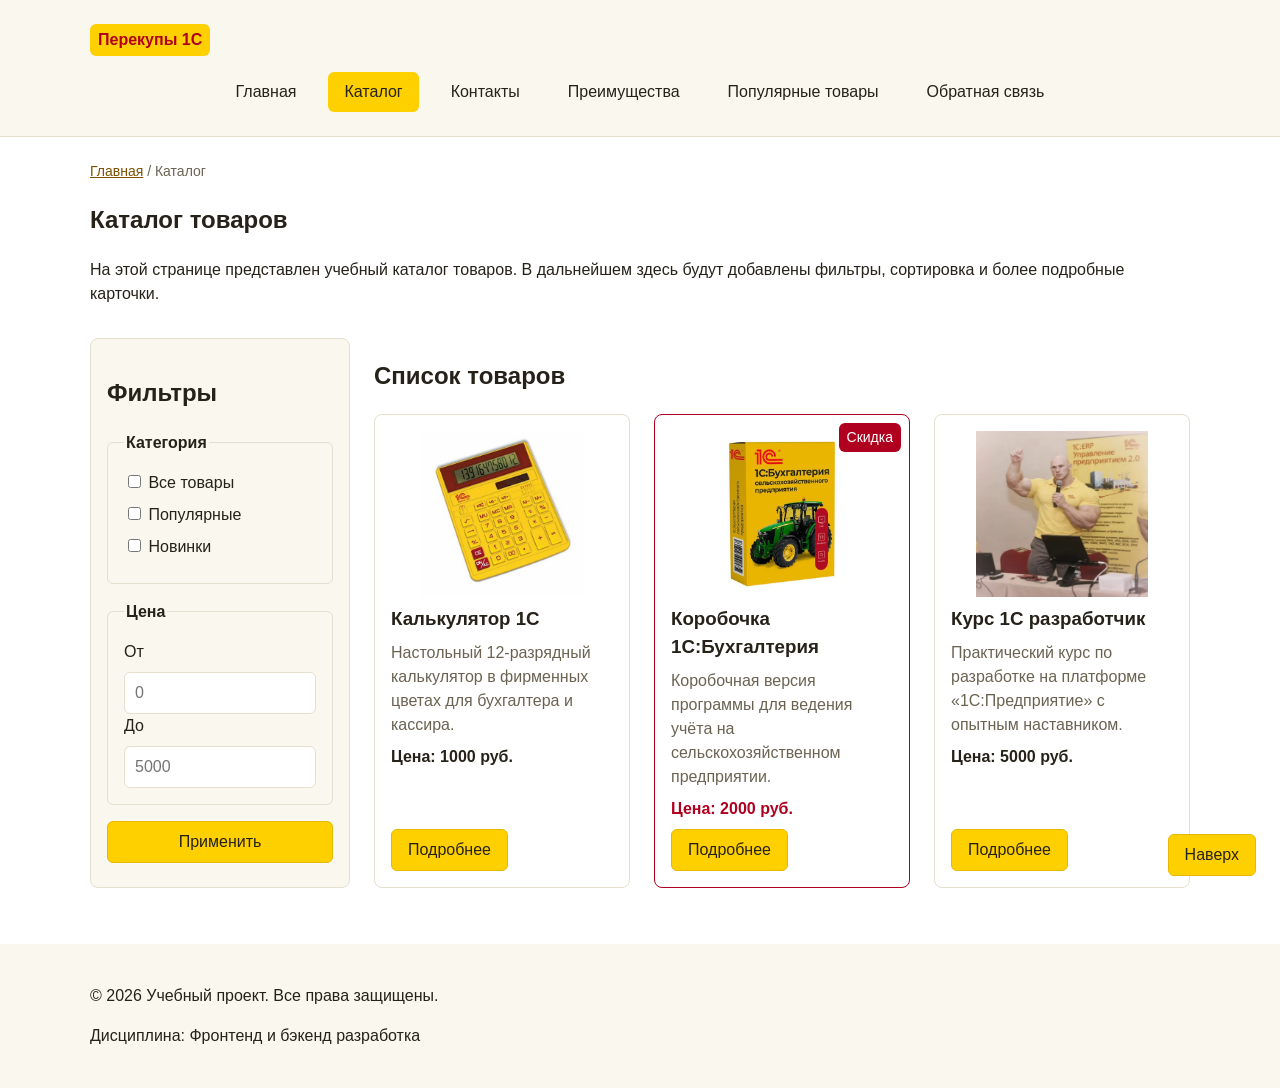
==== commit aa4d2163: "feat: add product pages content, branding and reviews" ====
--- a/catalog.html
+++ b/catalog.html
@@ -4,9 +4,9 @@
   <meta charset="UTF-8">
   <meta name="viewport" content="width=device-width, initial-scale=1.0">
   <meta name="description" content="Каталог товаров учебного интернет-магазина.">
-  <title>Каталог товаров — Учебный интернет-магазин</title>
+  <title>Каталог товаров — Перекупы 1С</title>
   <meta property="og:type" content="website">
-  <meta property="og:title" content="Каталог товаров — Учебный интернет-магазин">
+  <meta property="og:title" content="Каталог товаров — Перекупы 1С">
   <meta property="og:description" content="Каталог товаров учебного интернет-магазина.">
   <meta property="og:image" content="https://killmenull.github.io/kr1-html-css-shop/images/preview.jpg">
   <link rel="stylesheet" href="css/style.css">
@@ -14,14 +14,12 @@
 <body>
   <header class="site-header">
     <div class="site-header__inner">
-      <a class="site-header__logo" href="index.html">ShopProject</a>
+      <a class="site-header__logo" href="index.html">Перекупы 1С</a>
 
       <nav class="site-nav" aria-label="Основная навигация">
         <ul class="site-nav__list">
           <li class="site-nav__item"><a class="site-nav__link" href="index.html">Главная</a></li>
           <li class="site-nav__item"><a class="site-nav__link site-nav__link--active" href="catalog.html">Каталог</a></li>
-          <li class="site-nav__item"><a class="site-nav__link" href="product.html">Товар</a></li>
-          <li class="site-nav__item"><a class="site-nav__link" href="order.html">Заявка</a></li>
           <li class="site-nav__item"><a class="site-nav__link" href="contacts.html">Контакты</a></li>
           <li class="site-nav__item"><a class="site-nav__link" href="index.html#advantages">Преимущества</a></li>
           <li class="site-nav__item"><a class="site-nav__link" href="index.html#popular">Популярные товары</a></li>
@@ -89,24 +87,27 @@
 
         <div class="products-grid">
           <article class="product-card">
-            <h3 class="product-card__title">Товар 1</h3>
-            <p class="product-card__description">Краткое описание учебного товара.</p>
+            <img class="product-card__image" src="images/product-1.jpg" alt="Жёлтый настольный калькулятор 1С с красными клавишами" width="440" height="454">
+            <h3 class="product-card__title"><a class="product-card__link" href="product.html">Калькулятор 1С</a></h3>
+            <p class="product-card__description">Настольный 12-разрядный калькулятор в фирменных цветах для бухгалтера и кассира.</p>
             <p class="product-card__price">Цена: 1000 руб.</p>
             <a class="button button--primary product-card__button" href="product.html">Подробнее</a>
           </article>
 
           <article class="product-card product-card--discount">
             <span class="product-card__badge">Скидка</span>
-            <h3 class="product-card__title">Товар 2</h3>
-            <p class="product-card__description">Краткое описание учебного товара.</p>
-            <p class="product-card__price">Цена: 1500 руб.</p>
+            <img class="product-card__image" src="images/product-2.jpg" alt="Жёлтая коробка программы «1С:Бухгалтерия сельскохозяйственного предприятия» с изображением трактора" width="395" height="506">
+            <h3 class="product-card__title"><a class="product-card__link" href="product-2.html">Коробочка 1С:Бухгалтерия</a></h3>
+            <p class="product-card__description">Коробочная версия программы для ведения учёта на сельскохозяйственном предприятии.</p>
+            <p class="product-card__price">Цена: 2000 руб.</p>
             <a class="button button--primary product-card__button" href="product-2.html">Подробнее</a>
           </article>
 
           <article class="product-card">
-            <h3 class="product-card__title">Товар 3</h3>
-            <p class="product-card__description">Краткое описание учебного товара.</p>
-            <p class="product-card__price">Цена: 2000 руб.</p>
+            <img class="product-card__image" src="images/product-3.jpg" alt="Преподаватель в жёлтой футболке 1С выступает с микрофоном на фоне плаката «1С:ERP»" width="800" height="775">
+            <h3 class="product-card__title"><a class="product-card__link" href="product-3.html">Курс 1С разработчик</a></h3>
+            <p class="product-card__description">Практический курс по разработке на платформе «1С:Предприятие» с опытным наставником.</p>
+            <p class="product-card__price">Цена: 5000 руб.</p>
             <a class="button button--primary product-card__button" href="product-3.html">Подробнее</a>
           </article>
         </div>
@@ -115,8 +116,10 @@
   </main>
 
   <footer class="site-footer">
-    <p>&copy; 2026 Учебный проект. Все права защищены.</p>
-    <p>Дисциплина: Фронтенд и бэкенд разработка</p>
+    <div class="site-footer__inner">
+      <p>&copy; 2026 Учебный проект. Все права защищены.</p>
+      <p>Дисциплина: Фронтенд и бэкенд разработка</p>
+    </div>
   </footer>
 
   <a class="button button--primary to-top" href="#">Наверх</a>
--- a/css/style.css
+++ b/css/style.css
@@ -7,19 +7,36 @@
   Чтобы изменить оформление, достаточно поменять переменную здесь.
 */
 :root {
-  /* Основные цвета проекта */
+  /*
+    Основные цвета проекта: тёплая жёлтая палитра.
+    Жёлтый используется как заливка (кнопки, активный пункт меню),
+    текст на нём тёмный: белый текст на жёлтом не читается.
+  */
   --color-bg: #ffffff;
-  --color-text: #222222;
-  --color-muted: #666666;
-  --color-primary: #0057b8;
-  --color-primary-dark: #003f86;
-  --color-border: #dddddd;
-  --color-surface: #f7f7f7;
-  --color-surface-accent: #eef5ff;
+  --color-text: #26221a;
+  --color-muted: #6b6352;
+  --color-primary: #ffd000;
+  --color-primary-dark: #e6b800;
+  --color-on-primary: #26221a;
+
+  /*
+    Акцентный цвет для ссылок, рамок и обводки фокуса.
+    Тёмно-янтарный: тот же тон, что у жёлтого, но достаточно тёмный,
+    чтобы читаться на белом фоне.
+  */
+  --color-accent: #7a5200;
+
+  --color-border: #e5dfd0;
+  --color-surface: #faf7ee;
+  --color-surface-accent: #fff6bf;
   --color-danger: #b00020;
   --color-success: #168a2f;
   --color-success-bg: #eefaf0;
   --color-white: #ffffff;
+
+  /* Логотип: фон основного жёлтого цвета и тёмно-красный текст */
+  --color-brand: var(--color-primary);
+  --color-brand-text: #b00020;
 
   /* Отступы */
   --space-xs: 4px;
@@ -69,8 +86,13 @@
 /*
   Убираем стандартный внешний отступ браузера у body.
   Цвет текста и фона берутся из переменных.
+  body — flex-колонка высотой не меньше окна (100vh):
+  шапка, main и подвал идут сверху вниз, а main забирает свободное место.
 */
 body {
+  display: flex;
+  flex-direction: column;
+  min-height: 100vh;
   margin: 0;
   font-family: Arial, sans-serif;
   line-height: 1.5;
@@ -81,8 +103,11 @@
 /*
   Внутренние отступы основной области страницы.
   Шапка и подвал задают свои отступы в блоках site-header и site-footer.
+  flex-grow: 1 растягивает main на всю свободную высоту,
+  поэтому подвал остаётся внизу окна даже на короткой странице.
 */
 main {
+  flex-grow: 1;
   padding: var(--space-lg);
 }
 
@@ -94,18 +119,18 @@
   Базовый цвет ссылок и его изменение при наведении.
 */
 a {
-  color: var(--color-primary);
+  color: var(--color-accent);
 }
 
 a:hover {
-  color: var(--color-primary-dark);
+  color: var(--color-text);
 }
 
 /*
   Видимая рамка фокуса при навигации с клавиатуры.
 */
 a:focus-visible {
-  outline: 2px solid var(--color-primary);
+  outline: 2px solid var(--color-accent);
   outline-offset: 3px;
 }
 
@@ -114,7 +139,7 @@
   например раздела id="popular" после ссылки #popular.
 */
 :target {
-  outline: 2px dashed var(--color-primary);
+  outline: 2px dashed var(--color-accent);
   outline-offset: 4px;
 }
 
@@ -123,11 +148,13 @@
   Базовый класс задаёт форму и размеры,
   цвета задаются модификаторами button--primary и button--secondary.
   Класс используется и для ссылок, и для элементов button.
+  Прозрачная рамка есть у всех кнопок, чтобы варианты
+  с рамкой и без неё были одного размера.
 */
 .button {
   display: inline-block;
   padding: var(--space-sm) var(--space-md);
-  border: none;
+  border: 1px solid transparent;
   border-radius: var(--radius-sm);
   font: inherit;
   text-decoration: none;
@@ -135,38 +162,40 @@
 }
 
 /*
-  Основной вариант кнопки.
+  Основной вариант кнопки: жёлтая заливка и тёмный текст.
+  Рамка чуть темнее заливки отделяет кнопку от светлого фона.
 */
 .button--primary {
-  color: var(--color-white);
+  color: var(--color-on-primary);
   background-color: var(--color-primary);
+  border-color: var(--color-primary-dark);
 }
 
 /*
   Цвет текста указан явно, иначе у ссылки-кнопки
-  сработает a:hover и текст станет тёмно-синим на тёмно-синем фоне.
+  сработает общее правило a:hover.
 */
 .button--primary:hover {
-  color: var(--color-white);
+  color: var(--color-on-primary);
   background-color: var(--color-primary-dark);
 }
 
 /*
-  Второстепенный вариант кнопки.
+  Второстепенный вариант кнопки: прозрачный фон и рамка.
 */
 .button--secondary {
-  color: var(--color-primary);
+  color: var(--color-accent);
   background-color: transparent;
-  border: 1px solid var(--color-primary);
+  border-color: var(--color-accent);
 }
 
 .button--secondary:hover {
-  color: var(--color-white);
+  color: var(--color-on-primary);
   background-color: var(--color-primary);
 }
 
 .button:focus-visible {
-  outline: 2px solid var(--color-primary);
+  outline: 2px solid var(--color-accent);
   outline-offset: 3px;
 }
 
@@ -208,12 +237,26 @@
 }
 
 /*
-  Текстовый логотип.
+  Текстовый логотип: жёлтая плашка с тёмно-красным текстом.
+  Жёлтым сделан фон, а не буквы: жёлтый текст
+  на светлой шапке было бы невозможно прочитать.
 */
 .site-header__logo {
+  display: inline-block;
+  padding: var(--space-xs) var(--space-sm);
   font-weight: 700;
-  color: var(--color-text);
+  color: var(--color-brand-text);
+  background-color: var(--color-brand);
+  border-radius: var(--radius-sm);
   text-decoration: none;
+}
+
+/*
+  Цвет текста указан явно, иначе при наведении
+  сработает общее правило a:hover и текст сменит цвет.
+*/
+.site-header__logo:hover {
+  color: var(--color-brand-text);
 }
 
 /*
@@ -240,18 +283,18 @@
 .site-nav__link {
   display: inline-block;
   padding: var(--space-sm) var(--space-md);
-  color: var(--color-primary);
+  color: var(--color-text);
   text-decoration: none;
   border-radius: var(--radius-sm);
 }
 
 .site-nav__link:hover {
-  color: var(--color-white);
+  color: var(--color-on-primary);
   background-color: var(--color-primary);
 }
 
 .site-nav__link:focus-visible {
-  outline: 2px solid var(--color-primary);
+  outline: 2px solid var(--color-accent);
   outline-offset: 3px;
 }
 
@@ -259,7 +302,7 @@
   Модификатор активного пункта: ссылка на текущую страницу.
 */
 .site-nav__link--active {
-  color: var(--color-white);
+  color: var(--color-on-primary);
   background-color: var(--color-primary);
 }
 
@@ -274,7 +317,7 @@
 }
 
 .breadcrumbs__link {
-  color: var(--color-primary);
+  color: var(--color-accent);
 }
 
 /*
@@ -295,6 +338,15 @@
   padding: var(--space-xl) var(--space-lg);
   background-color: var(--color-surface-accent);
   border-radius: var(--radius-lg);
+}
+
+/*
+  Кнопки в hero-блоке стоят в ряд с промежутком.
+*/
+.hero__actions {
+  display: flex;
+  flex-wrap: wrap;
+  gap: var(--space-md);
 }
 
 /*
@@ -341,18 +393,32 @@
 }
 
 .product-card:hover {
-  border-color: var(--color-primary);
+  border-color: var(--color-accent);
 }
 
 /*
   Модификаторы карточки: выделенный товар и товар со скидкой.
 */
 .product-card--featured {
-  border-color: var(--color-primary);
+  border-color: var(--color-accent);
 }
 
 .product-card--discount {
   border-color: var(--color-danger);
+}
+
+/*
+  Фото товара в карточке.
+  aspect-ratio задаёт одинаковую область 4:3 для всех карточек,
+  object-fit: contain вписывает в неё фото целиком, без обрезки.
+*/
+.product-card__image {
+  display: block;
+  width: 100%;
+  height: auto;
+  aspect-ratio: 4 / 3;
+  object-fit: contain;
+  border-radius: var(--radius-sm);
 }
 
 /*
@@ -362,6 +428,19 @@
 .product-card__title {
   margin: 0;
   color: var(--color-text);
+}
+
+/*
+  Название товара — ссылка на его страницу.
+  Цвет наследуется от заголовка, подчёркивание появляется при наведении.
+*/
+.product-card__link {
+  color: inherit;
+  text-decoration: none;
+}
+
+.product-card__link:hover {
+  text-decoration: underline;
 }
 
 .product-card__description {
@@ -499,14 +578,19 @@
 }
 
 /*
-  Изображение занимает всю ширину колонки и сохраняет пропорции.
+  Фото товара на его странице.
+  Область 4:3 одинакова для всех товаров,
+  фото вписывается в неё целиком, без обрезки.
 */
 .product__image {
   display: block;
   width: 100%;
   height: auto;
+  aspect-ratio: 4 / 3;
+  object-fit: contain;
   border: 1px solid var(--color-border);
   border-radius: var(--radius-md);
+  background-color: var(--color-bg);
 }
 
 .product__title {
@@ -553,6 +637,54 @@
 */
 .product-table__cell--head {
   background-color: var(--color-surface);
+}
+
+/*
+  Блок отзывов: три карточки в ряд через CSS Grid.
+*/
+.reviews {
+  display: grid;
+  grid-template-columns: repeat(3, 1fr);
+  gap: var(--space-lg);
+}
+
+/*
+  Карточка отзыва.
+  У figure есть стандартные внешние отступы браузера, убираем их.
+  Карточка — flex-колонка, чтобы подпись автора прижималась к низу.
+*/
+.review {
+  display: flex;
+  flex-direction: column;
+  gap: var(--space-sm);
+  margin: 0;
+  padding: var(--space-md);
+  border: 1px solid var(--color-border);
+  border-radius: var(--radius-md);
+  background-color: var(--color-surface);
+}
+
+/*
+  Оценка звёздами. Текст оценки для программ чтения с экрана
+  задан в HTML через aria-label.
+*/
+.review__rating {
+  margin: 0;
+  color: var(--color-brand-text);
+  letter-spacing: 2px;
+}
+
+/*
+  У blockquote тоже есть стандартные отступы браузера.
+*/
+.review__text {
+  margin: 0;
+}
+
+.review__author {
+  margin-top: auto;
+  font-size: 14px;
+  color: var(--color-muted);
 }
 
 /*
@@ -583,6 +715,17 @@
 .site-footer {
   padding: var(--space-lg);
   background-color: var(--color-surface);
+}
+
+/*
+  Внутренний контейнер подвала ограничивает ширину содержимого
+  и ставит его по центру, как в шапке и разделах страницы.
+  Без него на широком экране или при уменьшении масштаба
+  текст подвала прижимался к левому краю окна.
+*/
+.site-footer__inner {
+  max-width: var(--container-width);
+  margin: 0 auto;
 }
 
 /*
@@ -666,7 +809,7 @@
 .order-form__input:hover,
 .order-form__select:hover,
 .order-form__textarea:hover {
-  border-color: var(--color-primary);
+  border-color: var(--color-accent);
 }
 
 /*
@@ -675,7 +818,7 @@
 .order-form__input:focus-visible,
 .order-form__select:focus-visible,
 .order-form__textarea:focus-visible {
-  outline: 2px solid var(--color-primary);
+  outline: 2px solid var(--color-accent);
   outline-offset: 3px;
 }
 
